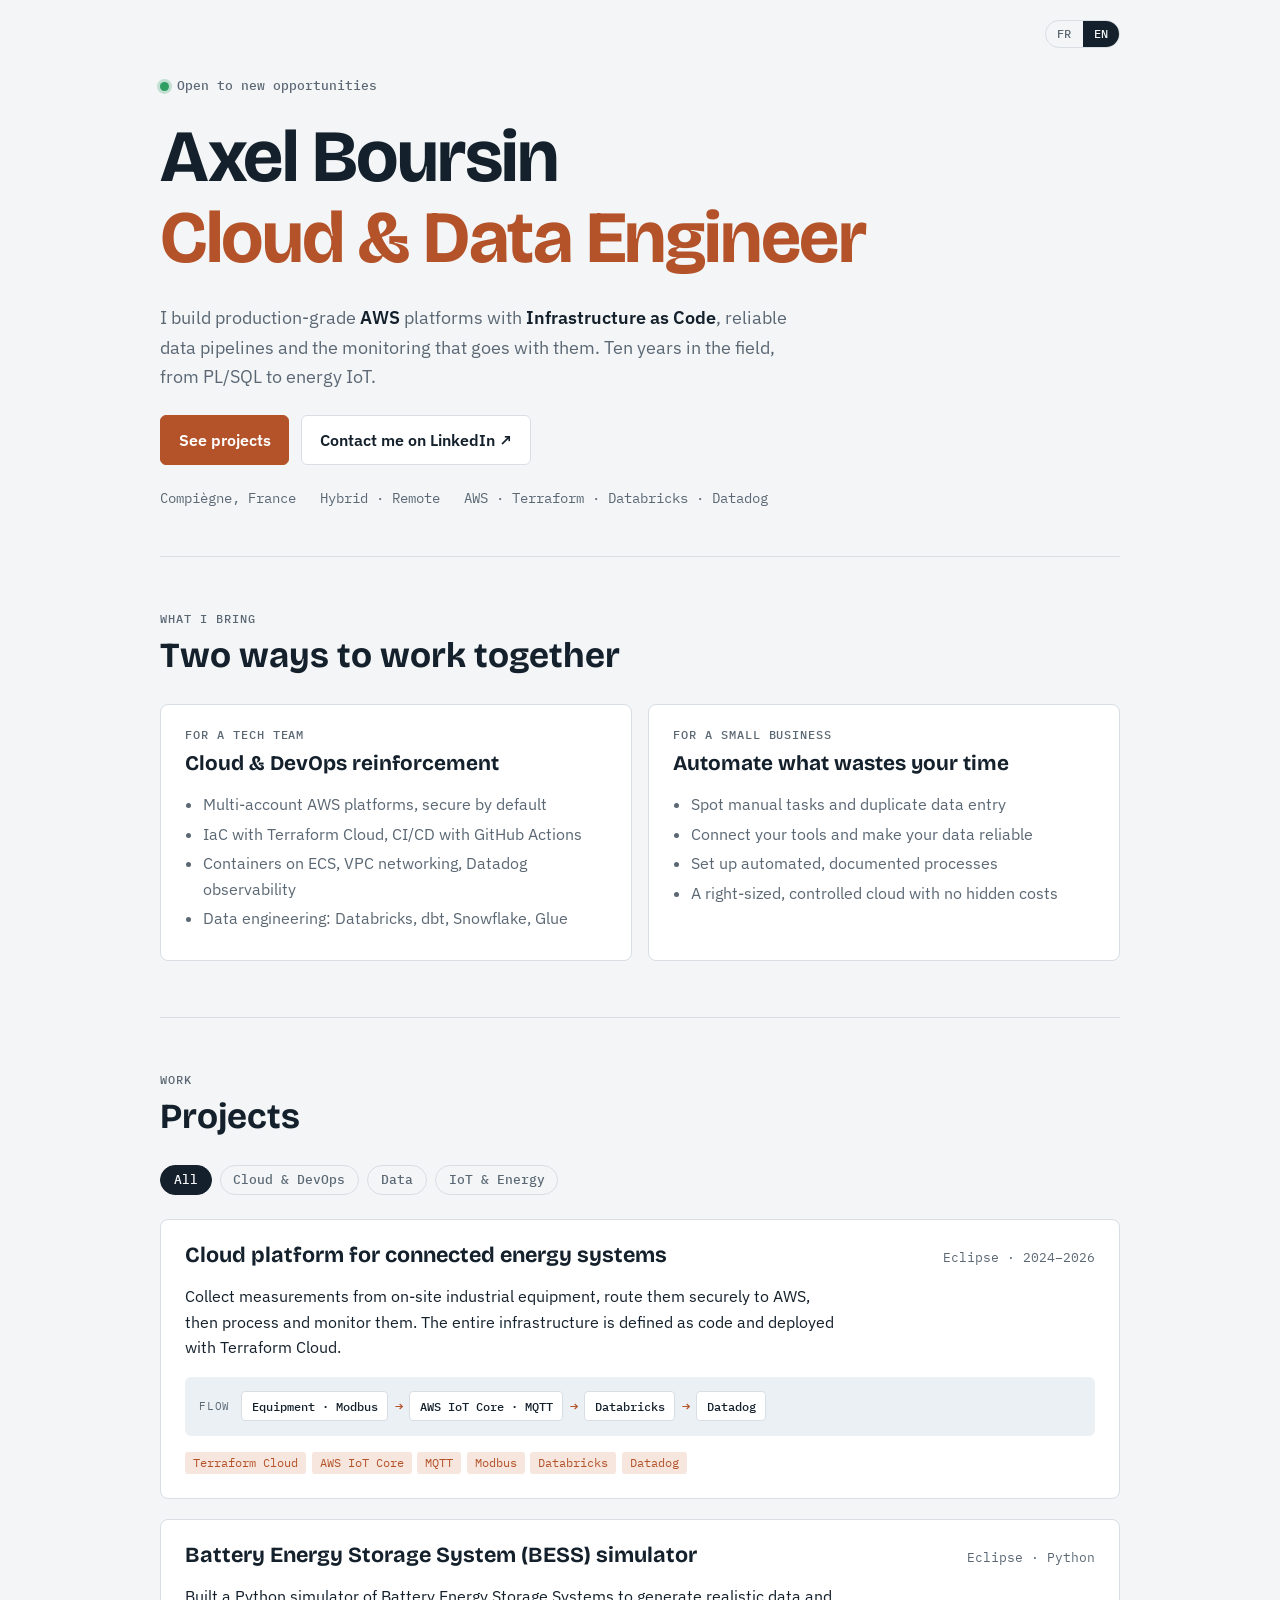
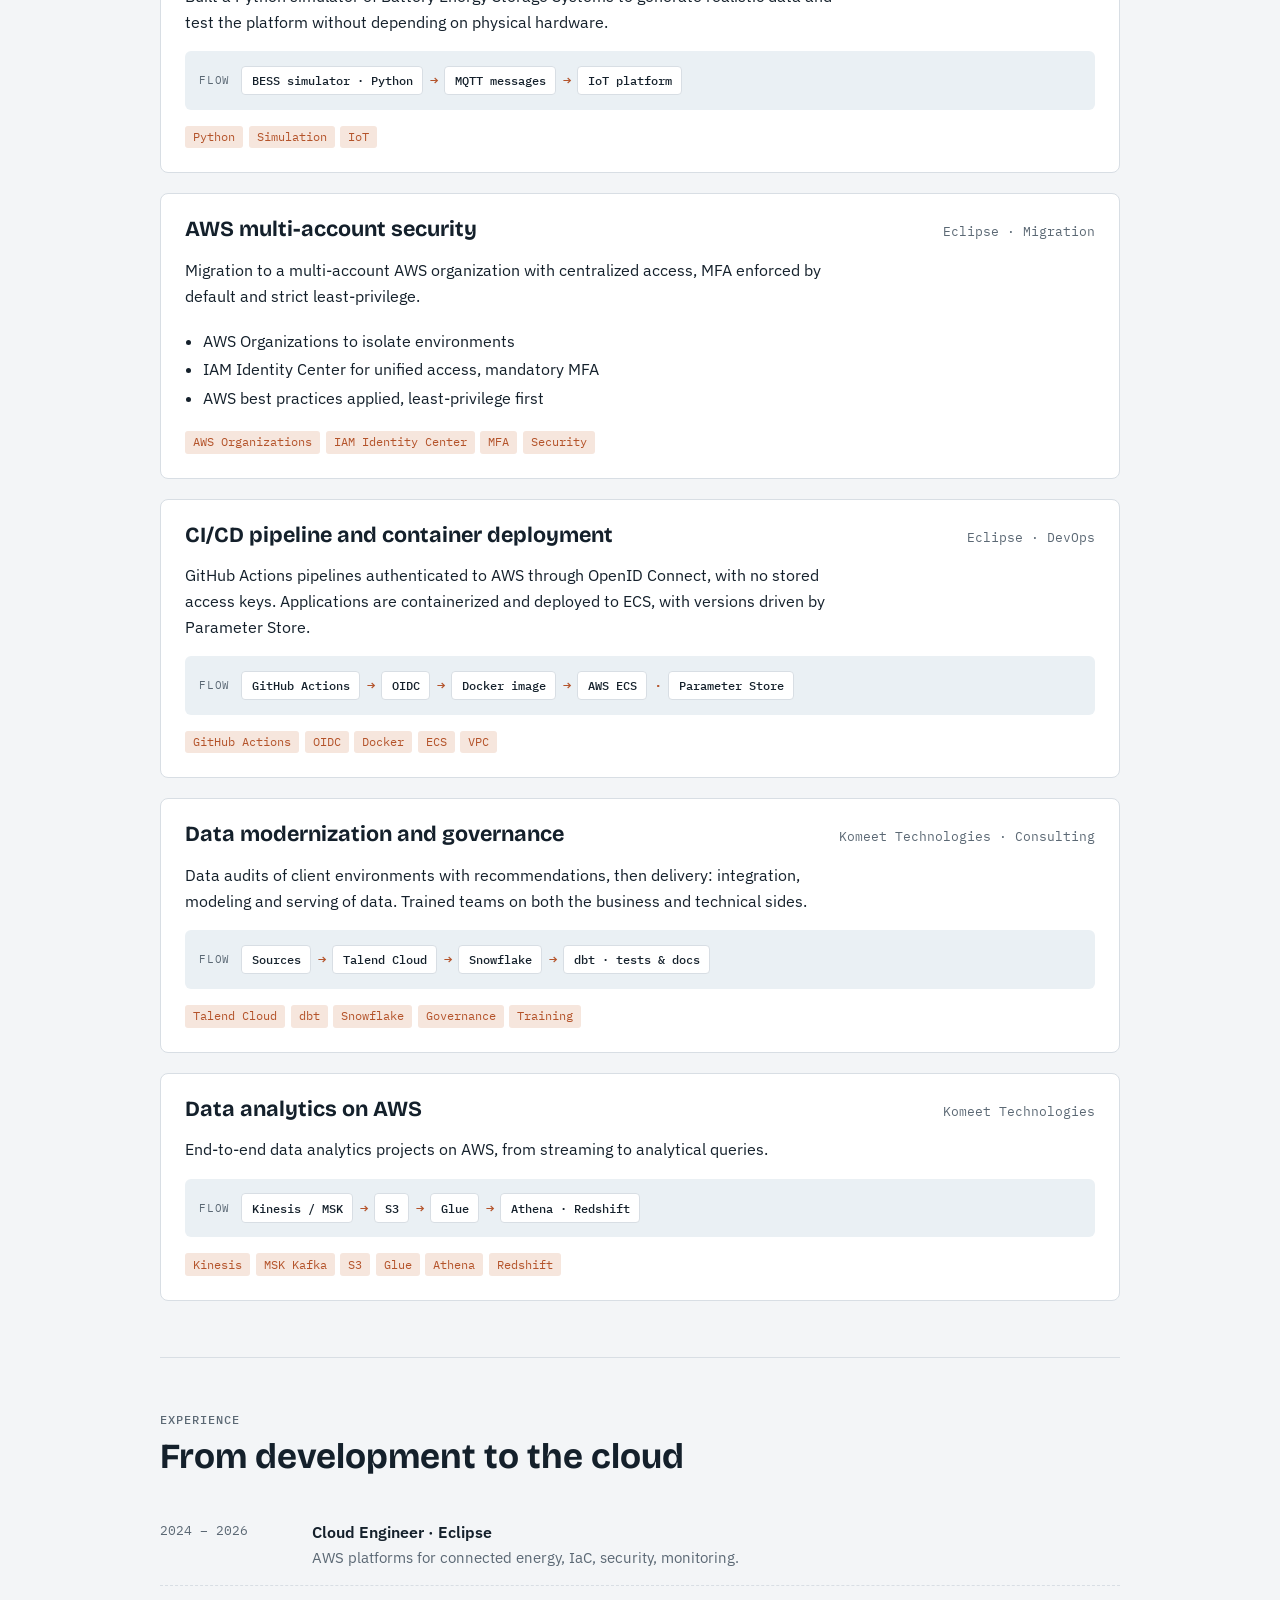
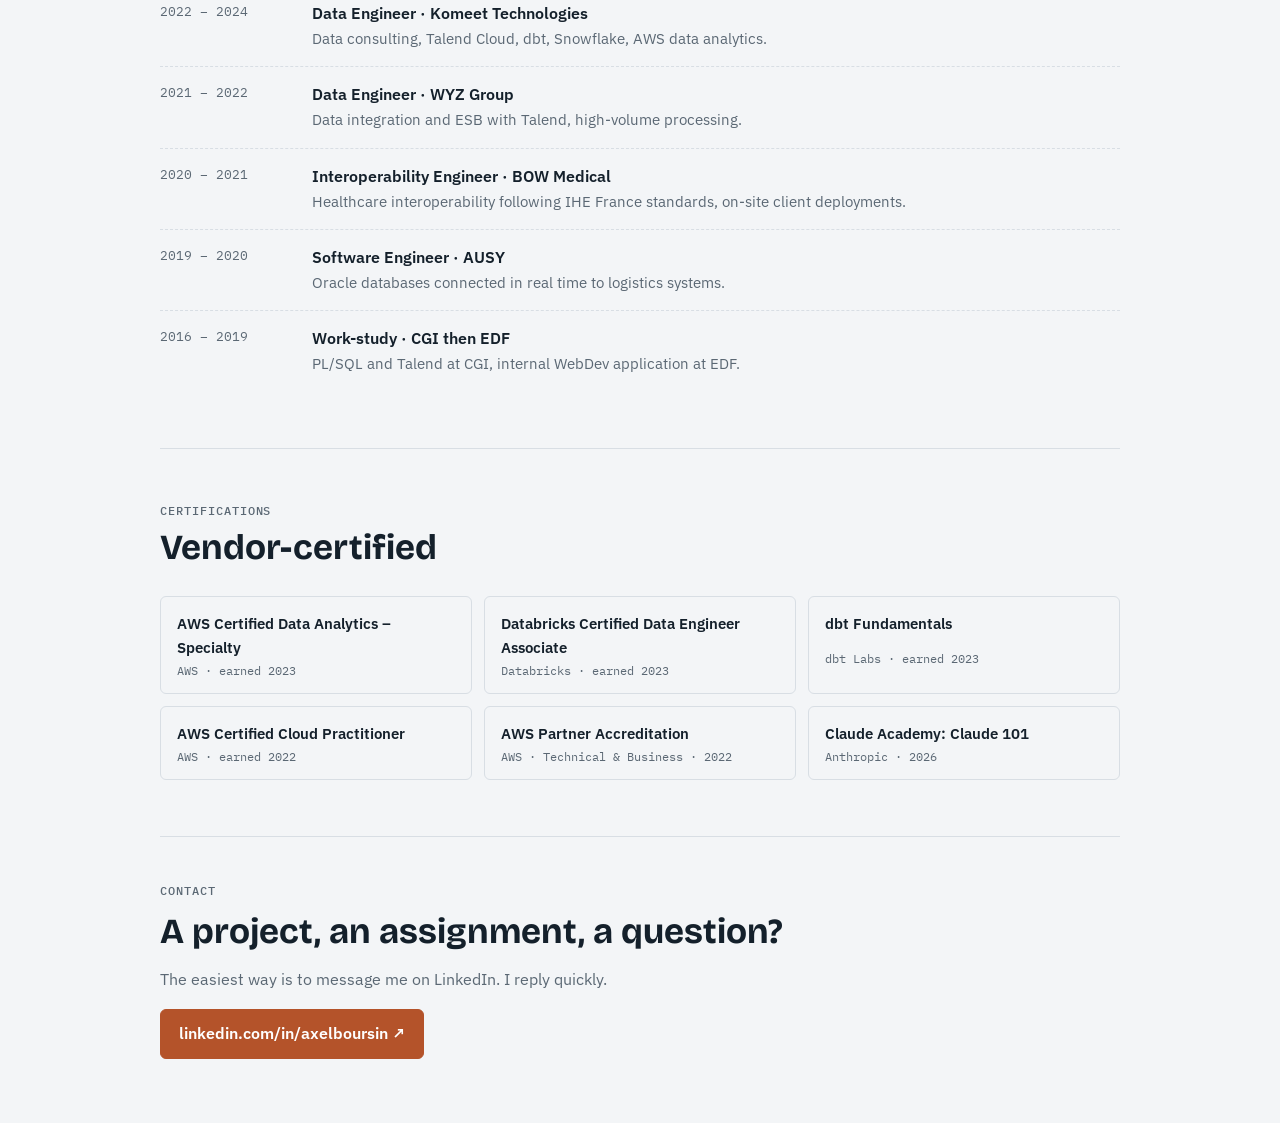
==== en/index.html @ 95f9de92 "feat: add english version and switch select FR/EN at the top" ====
<!doctype html>
<html lang="en">
<head>
<meta charset="utf-8">
<meta name="viewport" content="width=device-width, initial-scale=1, viewport-fit=cover">
<title>Axel Boursin, Cloud &amp; Data</title>
<meta name="description" content="Axel Boursin, Cloud & Data Engineer: AWS platforms built with Infrastructure as Code, data pipelines, energy IoT. Projects, experience and certifications.">
<meta property="og:type" content="website">
<meta property="og:title" content="Axel Boursin, Cloud &amp; Data Engineer">
<meta property="og:description" content="Axel Boursin, Cloud & Data Engineer: AWS platforms built with Infrastructure as Code, data pipelines, energy IoT. Projects, experience and certifications.">
<meta property="og:locale" content="en_US">
<meta property="og:locale:alternate" content="fr_FR">
<meta name="twitter:card" content="summary">
<link rel="canonical" href="https://axelboursin.github.io/en/">
<link rel="alternate" hreflang="fr" href="https://axelboursin.github.io/">
<link rel="alternate" hreflang="en" href="https://axelboursin.github.io/en/">
<link rel="alternate" hreflang="x-default" href="https://axelboursin.github.io/">
<style>
:root{color-scheme:light}
body{margin:0}
img{max-width:100%}
[hidden]{display:none!important}
</style>
<link rel="preconnect" href="https://fonts.googleapis.com">
<link rel="preconnect" href="https://fonts.gstatic.com" crossorigin>
<link rel="stylesheet" href="https://fonts.googleapis.com/css2?family=Bricolage+Grotesque:opsz,wght@12..96,500;12..96,700&family=IBM+Plex+Sans:wght@400;500;600&family=IBM+Plex+Mono:wght@400;500&display=swap">
<link rel="stylesheet" href="/assets/site.css">
</head>
<body>
<div class="wrap">
<nav class="topbar" aria-label="Language">
  <div class="lang"><a href="/" hreflang="fr" lang="fr" title="Version française">FR</a><span aria-current="page" lang="en">EN</span></div>
</nav>
<header>
  <span class="status"><i></i>Open to new opportunities</span>
  <h1>Axel Boursin<br><span>Cloud &amp; Data Engineer</span></h1>
  <p class="lede">I build production-grade <strong>AWS</strong> platforms with <strong>Infrastructure as Code</strong>, reliable data pipelines and the monitoring that goes with them. Ten years in the field, from PL/SQL to energy IoT.</p>
  <div class="cta">
    <a class="btn primary" href="#projects">See projects</a>
    <a class="btn" href="https://www.linkedin.com/in/axelboursin/" target="_blank" rel="noopener">Contact me on LinkedIn ↗</a>
  </div>
  <ul class="facts">
    <li>Compiègne, France</li>
    <li>Hybrid · Remote</li>
    <li>AWS · Terraform · Databricks · Datadog</li>
  </ul>
</header>

<section id="offer">
  <span class="eyebrow">What I bring</span>
  <h2>Two ways to work together</h2>
  <div class="duo">
    <article>
      <span class="eyebrow">For a tech team</span>
      <h3>Cloud &amp; DevOps reinforcement</h3>
      <ul>
        <li>Multi-account AWS platforms, secure by default</li>
        <li>IaC with Terraform Cloud, CI/CD with GitHub Actions</li>
        <li>Containers on ECS, VPC networking, Datadog observability</li>
        <li>Data engineering: Databricks, dbt, Snowflake, Glue</li>
      </ul>
    </article>
    <article>
      <span class="eyebrow">For a small business</span>
      <h3>Automate what wastes your time</h3>
      <ul>
        <li>Spot manual tasks and duplicate data entry</li>
        <li>Connect your tools and make your data reliable</li>
        <li>Set up automated, documented processes</li>
        <li>A right-sized, controlled cloud with no hidden costs</li>
      </ul>
    </article>
  </div>
</section>

<section id="projects">
  <span class="eyebrow">Work</span>
  <h2>Projects</h2>
  <div class="filters" role="group" aria-label="Filter projects">
    <button type="button" id="f-all" data-f="all" aria-pressed="true">All</button>
    <button type="button" id="f-cloud" data-f="cloud" aria-pressed="false">Cloud &amp; DevOps</button>
    <button type="button" id="f-data" data-f="data" aria-pressed="false">Data</button>
    <button type="button" id="f-iot" data-f="iot" aria-pressed="false">IoT &amp; Energy</button>
  </div>

  <div class="projects">
    <article class="proj" data-cat="iot cloud">
      <div class="proj-head"><h3>Cloud platform for connected energy systems</h3><span class="ctx">Eclipse · 2024–2026</span></div>
      <p>Collect measurements from on-site industrial equipment, route them securely to AWS, then process and monitor them. The entire infrastructure is defined as code and deployed with Terraform Cloud.</p>
      <div class="flow" aria-label="Data flow">
        <em>flow</em><span>Equipment · Modbus</span><b>→</b><span>AWS IoT Core · MQTT</span><b>→</b><span>Databricks</span><b>→</b><span>Datadog</span>
      </div>
      <div class="tags"><span>Terraform Cloud</span><span>AWS IoT Core</span><span>MQTT</span><span>Modbus</span><span>Databricks</span><span>Datadog</span></div>
    </article>

    <article class="proj" data-cat="iot">
      <div class="proj-head"><h3>Battery Energy Storage System (BESS) simulator</h3><span class="ctx">Eclipse · Python</span></div>
      <p>Built a Python simulator of Battery Energy Storage Systems to generate realistic data and test the platform without depending on physical hardware.</p>
      <div class="flow"><em>flow</em><span>BESS simulator · Python</span><b>→</b><span>MQTT messages</span><b>→</b><span>IoT platform</span></div>
      <div class="tags"><span>Python</span><span>Simulation</span><span>IoT</span></div>
    </article>

    <article class="proj" data-cat="cloud">
      <div class="proj-head"><h3>AWS multi-account security</h3><span class="ctx">Eclipse · Migration</span></div>
      <p>Migration to a multi-account AWS organization with centralized access, MFA enforced by default and strict least-privilege.</p>
      <ul class="points">
        <li>AWS Organizations to isolate environments</li>
        <li>IAM Identity Center for unified access, mandatory MFA</li>
        <li>AWS best practices applied, least-privilege first</li>
      </ul>
      <div class="tags"><span>AWS Organizations</span><span>IAM Identity Center</span><span>MFA</span><span>Security</span></div>
    </article>

    <article class="proj" data-cat="cloud">
      <div class="proj-head"><h3>CI/CD pipeline and container deployment</h3><span class="ctx">Eclipse · DevOps</span></div>
      <p>GitHub Actions pipelines authenticated to AWS through OpenID Connect, with no stored access keys. Applications are containerized and deployed to ECS, with versions driven by Parameter Store.</p>
      <div class="flow"><em>flow</em><span>GitHub Actions</span><b>→</b><span>OIDC</span><b>→</b><span>Docker image</span><b>→</b><span>AWS ECS</span><b>·</b><span>Parameter Store</span></div>
      <div class="tags"><span>GitHub Actions</span><span>OIDC</span><span>Docker</span><span>ECS</span><span>VPC</span></div>
    </article>

    <article class="proj" data-cat="data">
      <div class="proj-head"><h3>Data modernization and governance</h3><span class="ctx">Komeet Technologies · Consulting</span></div>
      <p>Data audits of client environments with recommendations, then delivery: integration, modeling and serving of data. Trained teams on both the business and technical sides.</p>
      <div class="flow"><em>flow</em><span>Sources</span><b>→</b><span>Talend Cloud</span><b>→</b><span>Snowflake</span><b>→</b><span>dbt · tests &amp; docs</span></div>
      <div class="tags"><span>Talend Cloud</span><span>dbt</span><span>Snowflake</span><span>Governance</span><span>Training</span></div>
    </article>

    <article class="proj" data-cat="data cloud">
      <div class="proj-head"><h3>Data analytics on AWS</h3><span class="ctx">Komeet Technologies</span></div>
      <p>End-to-end data analytics projects on AWS, from streaming to analytical queries.</p>
      <div class="flow"><em>flow</em><span>Kinesis / MSK</span><b>→</b><span>S3</span><b>→</b><span>Glue</span><b>→</b><span>Athena · Redshift</span></div>
      <div class="tags"><span>Kinesis</span><span>MSK Kafka</span><span>S3</span><span>Glue</span><span>Athena</span><span>Redshift</span></div>
    </article>
  </div>
</section>

<section id="experience">
  <span class="eyebrow">Experience</span>
  <h2>From development to the cloud</h2>
  <ol class="tl" reversed>
    <li><time>2024 – 2026</time><div><h3>Cloud Engineer · Eclipse</h3><p>AWS platforms for connected energy, IaC, security, monitoring.</p></div></li>
    <li><time>2022 – 2024</time><div><h3>Data Engineer · Komeet Technologies</h3><p>Data consulting, Talend Cloud, dbt, Snowflake, AWS data analytics.</p></div></li>
    <li><time>2021 – 2022</time><div><h3>Data Engineer · WYZ Group</h3><p>Data integration and ESB with Talend, high-volume processing.</p></div></li>
    <li><time>2020 – 2021</time><div><h3>Interoperability Engineer · BOW Medical</h3><p>Healthcare interoperability following IHE France standards, on-site client deployments.</p></div></li>
    <li><time>2019 – 2020</time><div><h3>Software Engineer · AUSY</h3><p>Oracle databases connected in real time to logistics systems.</p></div></li>
    <li><time>2016 – 2019</time><div><h3>Work-study · CGI then EDF</h3><p>PL/SQL and Talend at CGI, internal WebDev application at EDF.</p></div></li>
  </ol>
</section>

<section id="certifications">
  <span class="eyebrow">Certifications</span>
  <h2>Vendor-certified</h2>
  <div class="certs">
    <div class="cert"><strong>AWS Certified Data Analytics – Specialty</strong><span>AWS · earned 2023</span></div>
    <div class="cert"><strong>Databricks Certified Data Engineer Associate</strong><span>Databricks · earned 2023</span></div>
    <div class="cert"><strong>dbt Fundamentals</strong><span>dbt Labs · earned 2023</span></div>
    <div class="cert"><strong>AWS Certified Cloud Practitioner</strong><span>AWS · earned 2022</span></div>
    <div class="cert"><strong>AWS Partner Accreditation</strong><span>AWS · Technical &amp; Business · 2022</span></div>
    <div class="cert"><strong>Claude Academy: Claude 101</strong><span>Anthropic · 2026</span></div>
  </div>
</section>

<footer id="contact">
  <span class="eyebrow">Contact</span>
  <h2>A project, an assignment, a question?</h2>
  <p>The easiest way is to message me on LinkedIn. I reply quickly.</p>
  <div class="cta"><a class="btn primary" href="https://www.linkedin.com/in/axelboursin/" target="_blank" rel="noopener">linkedin.com/in/axelboursin ↗</a></div>
</footer>
</div>
<script src="/assets/filters.js"></script>
</body>
</html>
---- assets/site.css ----
/* Layout: single reading column; projects as "system cards", each with its real data flow drawn as a pipeline of nodes */
:root{
  --bg:#F3F5F7; --surface:#FFFFFF; --ink:#14202B; --muted:#5B6874; --line:#D8DEE4;
  --copper:#B4532A; --copper-soft:#F6E6DD; --node:#EAF0F4;
  --f-display:"Bricolage Grotesque", "Helvetica Neue", Arial, sans-serif;
  --f-body:"IBM Plex Sans", "Segoe UI", Roboto, Arial, sans-serif;
  --f-mono:"IBM Plex Mono", ui-monospace, Menlo, Consolas, monospace;
}
@media (prefers-color-scheme: dark){:root:not([data-theme="light"]){
  --bg:#0E151C; --surface:#151F28; --ink:#E6ECF1; --muted:#93A1AD; --line:#26333F;
  --copper:#E58A5C; --copper-soft:#3A2419; --node:#1C2833; color-scheme:dark}}
:root[data-theme="dark"]{
  --bg:#0E151C; --surface:#151F28; --ink:#E6ECF1; --muted:#93A1AD; --line:#26333F;
  --copper:#E58A5C; --copper-soft:#3A2419; --node:#1C2833; color-scheme:dark}

*{box-sizing:border-box}
body{background:var(--bg);color:var(--ink);font:400 1rem/1.6 var(--f-body);
  padding-left:max(16px, env(safe-area-inset-left, 0px));padding-right:max(16px, env(safe-area-inset-right, 0px))}
.wrap{max-width:60rem;margin:0 auto}
a{color:var(--copper)}
a:focus-visible,button:focus-visible{outline:2px solid var(--copper);outline-offset:3px;border-radius:4px}
h1,h2,h3{font-family:var(--f-display);text-wrap:balance;margin:0;line-height:1.1}
.eyebrow{font:500 .75rem/1 var(--f-mono);letter-spacing:.08em;text-transform:uppercase;color:var(--muted)}
section{padding-block:3.5rem;border-top:1px solid var(--line)}
section > .eyebrow{display:block;margin-bottom:.75rem}
section > h2{font-size:clamp(1.6rem,3.5vw,2.2rem);margin-bottom:1.75rem;font-weight:700}

/* Hero */
header{padding-block:4rem 3rem;display:grid;gap:1.5rem}
.status{display:inline-flex;align-items:center;gap:.5rem;font:500 .8rem/1 var(--f-mono);color:var(--muted)}
.status i{width:.55rem;height:.55rem;border-radius:50%;background:#2E9E63;box-shadow:0 0 0 3px color-mix(in srgb,#2E9E63 25%,transparent)}
header h1{font-size:clamp(2.6rem,7vw,4.6rem);font-weight:700;letter-spacing:-.02em}
header h1 span{color:var(--copper)}
.lede{font-size:1.15rem;max-width:40rem;color:var(--muted);margin:0}
.lede strong{color:var(--ink);font-weight:600}
.cta{display:flex;flex-wrap:wrap;gap:.75rem}
.btn{display:inline-flex;align-items:center;gap:.4rem;padding:.7rem 1.1rem;border-radius:6px;font-weight:600;text-decoration:none;border:1px solid var(--line);color:var(--ink);background:var(--surface)}
.btn.primary{background:var(--copper);border-color:var(--copper);color:#fff}
:root[data-theme="dark"] .btn.primary{color:#1A0F0A}
@media (prefers-color-scheme: dark){:root:not([data-theme="light"]) .btn.primary{color:#1A0F0A}}
.facts{display:flex;flex-wrap:wrap;gap:.5rem 1.5rem;font:400 .85rem/1.4 var(--f-mono);color:var(--muted);margin:0;padding:0;list-style:none}

/* Two audiences */
.duo{display:grid;grid-template-columns:repeat(auto-fit,minmax(16rem,1fr));gap:1rem}
.duo article{background:var(--surface);border:1px solid var(--line);border-radius:8px;padding:1.5rem;display:grid;gap:.75rem;align-content:start;min-width:0}
.duo h3{font-size:1.3rem}
.duo ul{margin:0;padding-left:1.1rem;color:var(--muted)}
.duo li{margin-block:.25rem}

/* Projects */
.filters{display:flex;flex-wrap:wrap;gap:.5rem;margin-bottom:1.5rem}
.filters button{font:500 .8rem/1 var(--f-mono);padding:.5rem .8rem;border-radius:99px;border:1px solid var(--line);background:transparent;color:var(--muted);cursor:pointer}
.filters button[aria-pressed="true"]{background:var(--ink);color:var(--bg);border-color:var(--ink)}
.projects{display:grid;gap:1.25rem}
.proj{background:var(--surface);border:1px solid var(--line);border-radius:8px;padding:1.5rem;display:grid;gap:1rem;min-width:0}
.proj-head{display:flex;flex-wrap:wrap;justify-content:space-between;gap:.5rem 1rem;align-items:baseline}
.proj h3{font-size:1.35rem;font-weight:700}
.ctx{font:400 .8rem/1.3 var(--f-mono);color:var(--muted)}
.proj p{margin:0;max-width:65ch}
.flow{display:flex;flex-wrap:wrap;align-items:center;gap:.4rem;padding:.9rem;border-radius:6px;background:var(--node);overflow-x:auto}
.flow span{font:500 .78rem/1.2 var(--f-mono);padding:.4rem .6rem;border-radius:4px;background:var(--surface);border:1px solid var(--line);white-space:nowrap}
.flow b{color:var(--copper);font:500 .9rem/1 var(--f-mono)}
.flow em{font:400 .7rem/1 var(--f-mono);font-style:normal;color:var(--muted);text-transform:uppercase;letter-spacing:.06em;margin-right:.3rem}
.points{margin:0;padding-left:1.1rem}
.points li{margin-block:.2rem}
.tags{display:flex;flex-wrap:wrap;gap:.35rem}
.tags span{font:400 .72rem/1 var(--f-mono);padding:.35rem .5rem;border-radius:3px;background:var(--copper-soft);color:var(--copper)}

/* Timeline */
.tl{list-style:none;margin:0;padding:0;display:grid;gap:0}
.tl li{display:grid;grid-template-columns:8.5rem 1fr;gap:1rem;padding-block:1rem;border-bottom:1px dashed var(--line)}
.tl li:last-child{border-bottom:0}
.tl time{font:400 .8rem/1.5 var(--f-mono);color:var(--muted);font-variant-numeric:tabular-nums}
.tl h3{font:600 1rem/1.4 var(--f-body)}
.tl p{margin:.15rem 0 0;color:var(--muted);font-size:.92rem}
@media (max-width:540px){.tl li{grid-template-columns:1fr;gap:.25rem}}

/* Certifications */
.certs{display:grid;grid-template-columns:repeat(auto-fill,minmax(15rem,1fr));gap:.75rem}
.cert{border:1px solid var(--line);border-radius:6px;padding:.9rem 1rem;display:grid;gap:.2rem;min-width:0}
.cert strong{font-weight:600;font-size:.95rem}
.cert span{font:400 .75rem/1.3 var(--f-mono);color:var(--muted)}

footer{padding-block:3rem 4rem;border-top:1px solid var(--line);display:grid;gap:1rem}
footer h2{font-size:clamp(1.6rem,3.5vw,2.2rem)}
footer p{margin:0;color:var(--muted);max-width:40rem}
@media (prefers-reduced-motion:no-preference){.proj{transition:opacity .2s}}

/* Language switch */
.topbar{display:flex;justify-content:flex-end;padding-top:1.25rem}
.lang{display:inline-flex;border:1px solid var(--line);border-radius:99px;overflow:hidden;font:500 .75rem/1 var(--f-mono)}
.lang a,.lang span{padding:.45rem .7rem;text-decoration:none;color:var(--muted)}
.lang [aria-current]{background:var(--ink);color:var(--bg)}
.lang a:hover{color:var(--ink)}
header{padding-top:2rem}
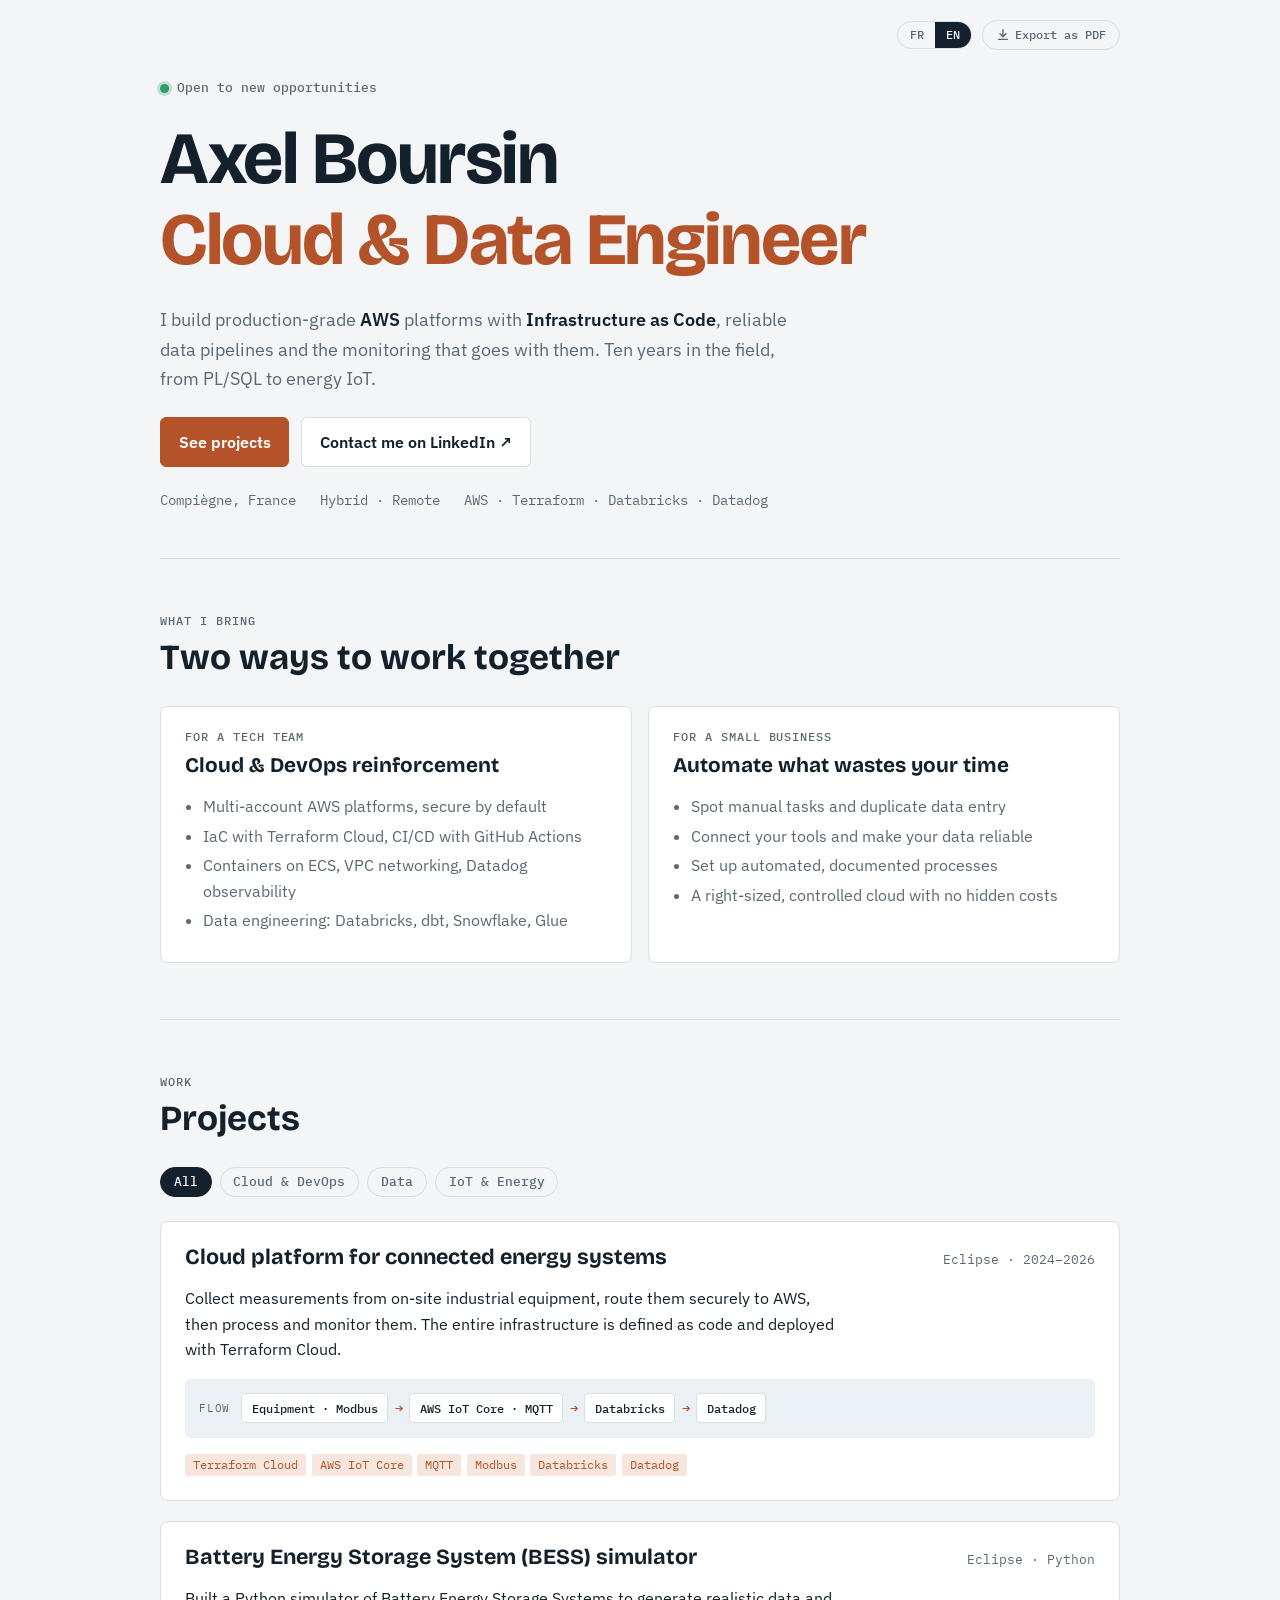
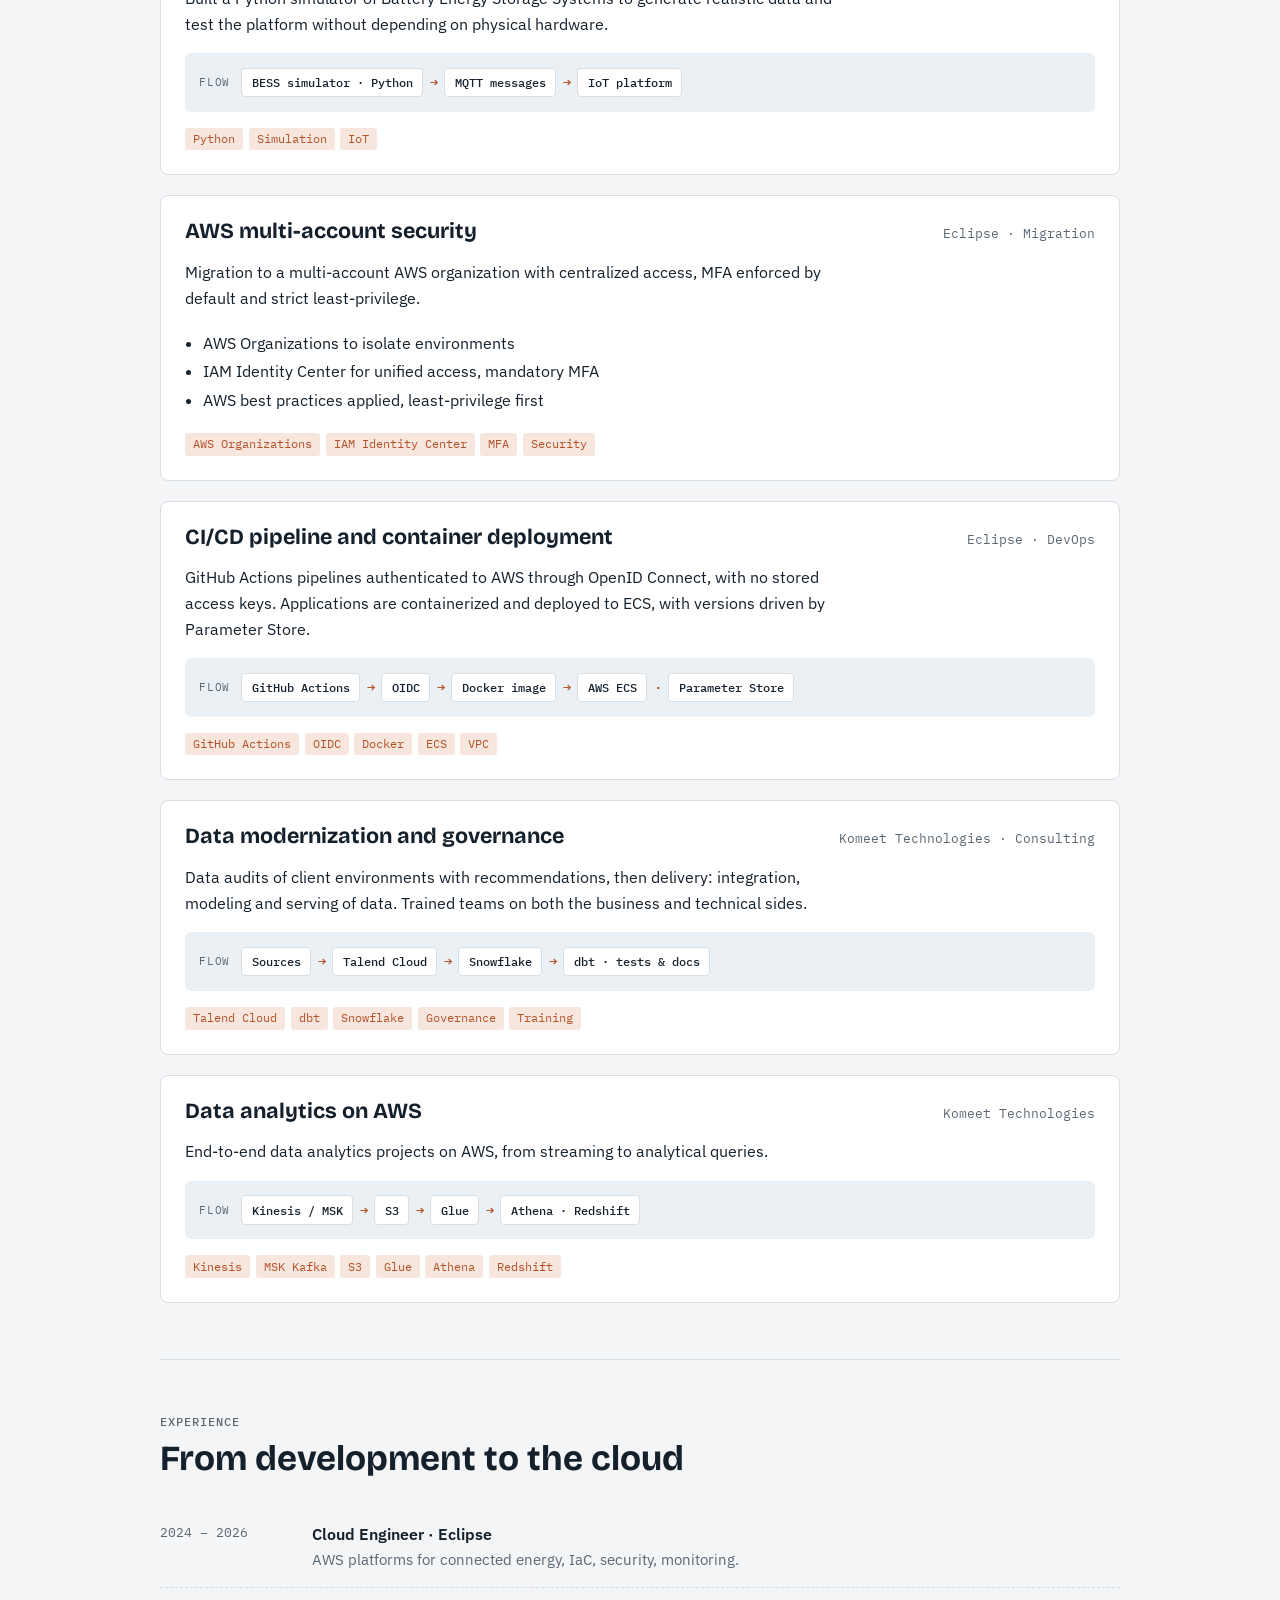
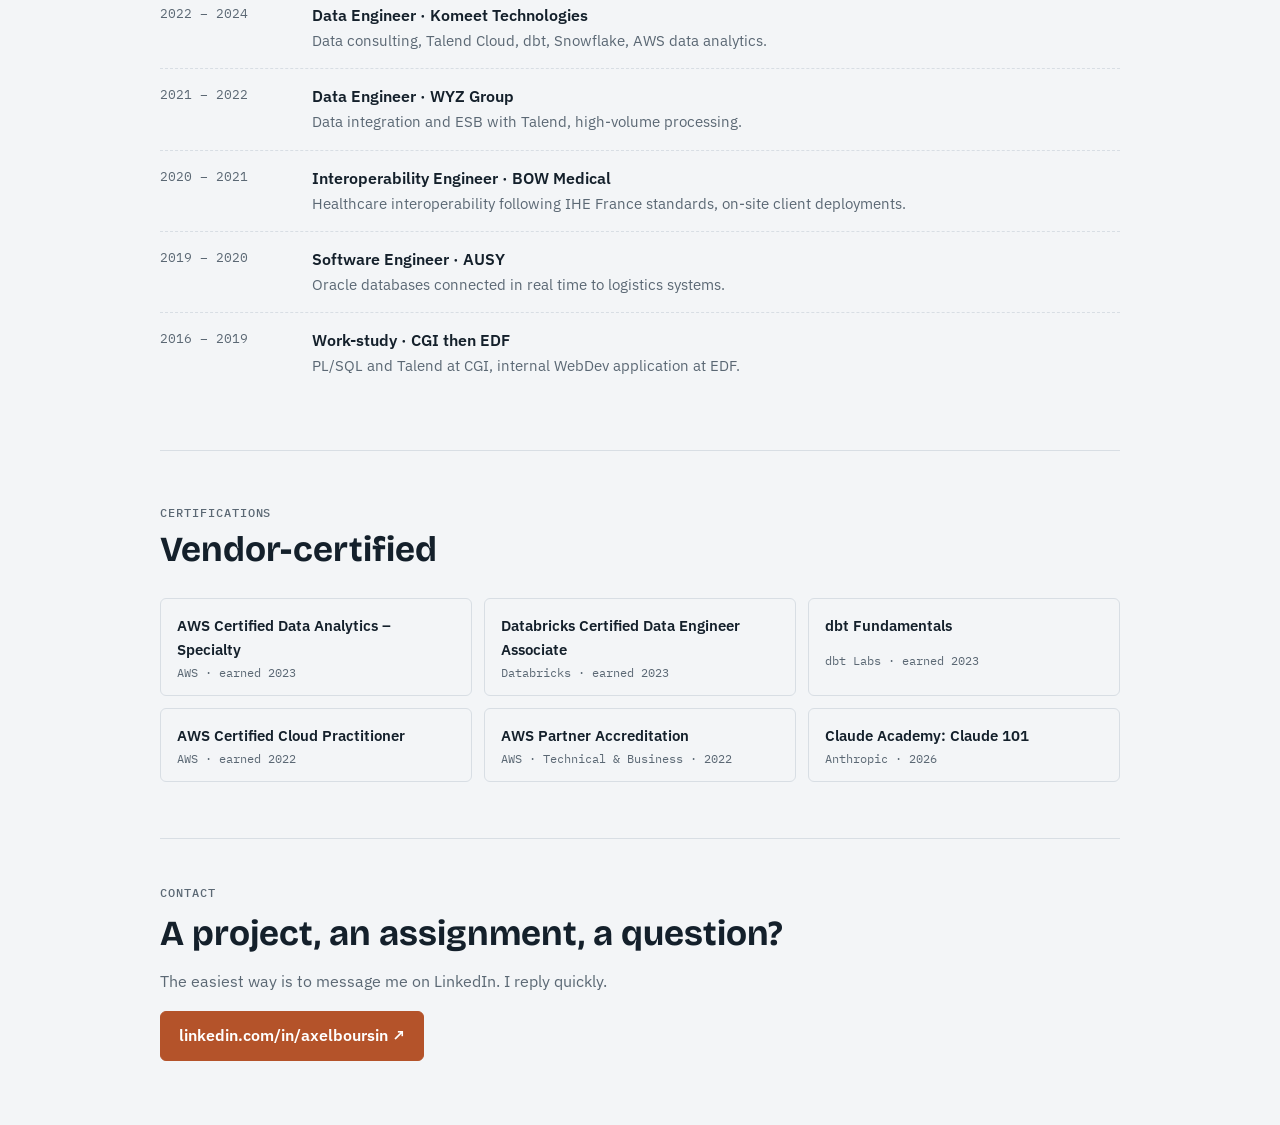
==== commit 56597a0b: "feat(pdf): add export button" ====
--- a/en/index.html
+++ b/en/index.html
@@ -30,8 +30,10 @@
 <div class="wrap">
 <nav class="topbar" aria-label="Language">
   <div class="lang"><a href="/" hreflang="fr" lang="fr" title="Version française">FR</a><span aria-current="page" lang="en">EN</span></div>
+  <button type="button" class="pdf-btn" data-file="Axel-Boursin-Cloud-Data-Engineer-EN"><svg viewBox="0 0 16 16" width="14" height="14" aria-hidden="true"><path d="M8 2v8m0 0 3.5-3.5M8 10 4.5 6.5M3 13h10" fill="none" stroke="currentColor" stroke-width="1.6" stroke-linecap="round" stroke-linejoin="round"/></svg>Export as PDF</button>
 </nav>
 <header>
+  <p class="print-only print-contact">axelboursin.github.io · linkedin.com/in/axelboursin</p>
   <span class="status"><i></i>Open to new opportunities</span>
   <h1>Axel Boursin<br><span>Cloud &amp; Data Engineer</span></h1>
   <p class="lede">I build production-grade <strong>AWS</strong> platforms with <strong>Infrastructure as Code</strong>, reliable data pipelines and the monitoring that goes with them. Ten years in the field, from PL/SQL to energy IoT.</p>
@@ -167,6 +169,6 @@
   <div class="cta"><a class="btn primary" href="https://www.linkedin.com/in/axelboursin/" target="_blank" rel="noopener">linkedin.com/in/axelboursin ↗</a></div>
 </footer>
 </div>
-<script src="/assets/filters.js"></script>
+<script src="/assets/site.js"></script>
 </body>
 </html>
--- a/assets/site.css
+++ b/assets/site.css
@@ -93,3 +93,49 @@
 .lang [aria-current]{background:var(--ink);color:var(--bg)}
 .lang a:hover{color:var(--ink)}
 header{padding-top:2rem}
+.topbar{gap:.6rem;align-items:center}
+.pdf-btn{display:inline-flex;align-items:center;gap:.35rem;font:500 .75rem/1 var(--f-mono);padding:.45rem .8rem;border-radius:99px;border:1px solid var(--line);background:transparent;color:var(--muted);cursor:pointer}
+.pdf-btn:hover{color:var(--ink);border-color:var(--ink)}
+.print-only{display:none}
+
+/* PDF export: A4, light theme, everything visible, no interactive chrome */
+@media print{
+  @page{size:A4;margin:14mm 15mm 16mm}
+  :root{
+    --bg:#fff!important; --surface:#fff!important; --ink:#14202B!important; --muted:#4A5763!important; --line:#D3D9DF!important;
+    --copper:#A9471F!important; --copper-soft:#F6E6DD!important; --node:#F1F4F7!important; color-scheme:light!important}
+  *{-webkit-print-color-adjust:exact;print-color-adjust:exact;transition:none!important}
+  html{font-size:9.5pt}
+  body{padding:0;background:#fff;line-height:1.45;orphans:3;widows:3}
+  .wrap{max-width:none}
+  .topbar,.filters,header .cta{display:none!important}
+  .print-only{display:block}
+  .proj[hidden]{display:grid!important}
+  a{color:var(--ink);text-decoration:none}
+
+  header{padding:0 0 1.25rem;gap:.7rem}
+  .print-contact{margin:0;font:500 .8rem/1 var(--f-mono);color:var(--muted)}
+  header h1{font-size:2.6rem}
+  .lede{font-size:1.05rem;max-width:none}
+  .status i{box-shadow:none}
+
+  section{padding-block:1.4rem}
+  section > .eyebrow{margin-bottom:.4rem}
+  section > h2,footer h2{font-size:1.45rem;margin-bottom:.9rem}
+  h2,h3,.eyebrow{break-after:avoid}
+
+  .duo{grid-template-columns:1fr 1fr;gap:.7rem}
+  .duo article,.proj{padding:.9rem 1rem;gap:.55rem;break-inside:avoid}
+  .projects{gap:.7rem}
+  .proj h3{font-size:1.1rem}
+  .proj p{max-width:none}
+  .flow{padding:.5rem;overflow:visible}
+  .flow span{padding:.25rem .45rem}
+
+  .tl li{grid-template-columns:7rem 1fr;padding-block:.55rem;break-inside:avoid}
+  .certs{grid-template-columns:repeat(3,1fr);gap:.5rem}
+  .cert{padding:.6rem .7rem;break-inside:avoid}
+
+  footer{padding-block:1.4rem 0;gap:.5rem;break-inside:avoid}
+  footer .btn{padding:0;border:0;background:none!important;color:var(--copper)!important;font:500 1rem/1.3 var(--f-mono)}
+}
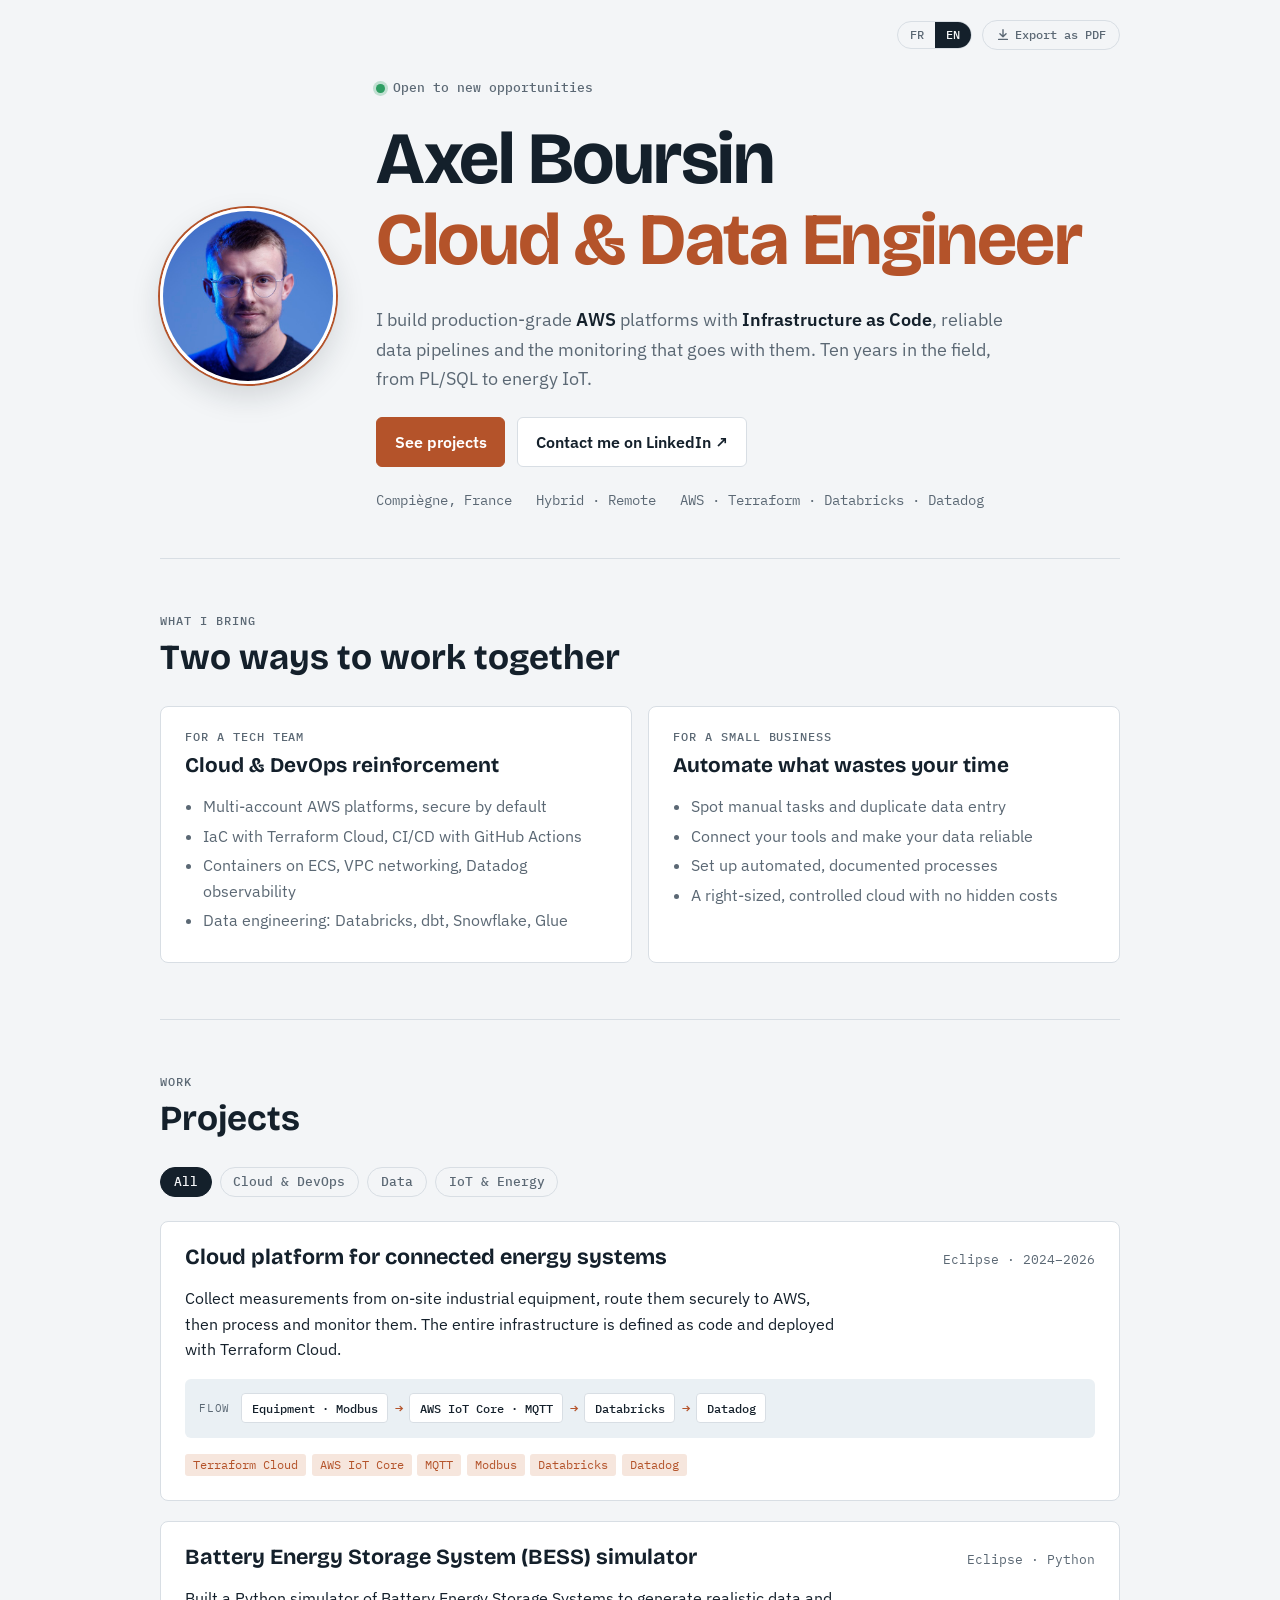
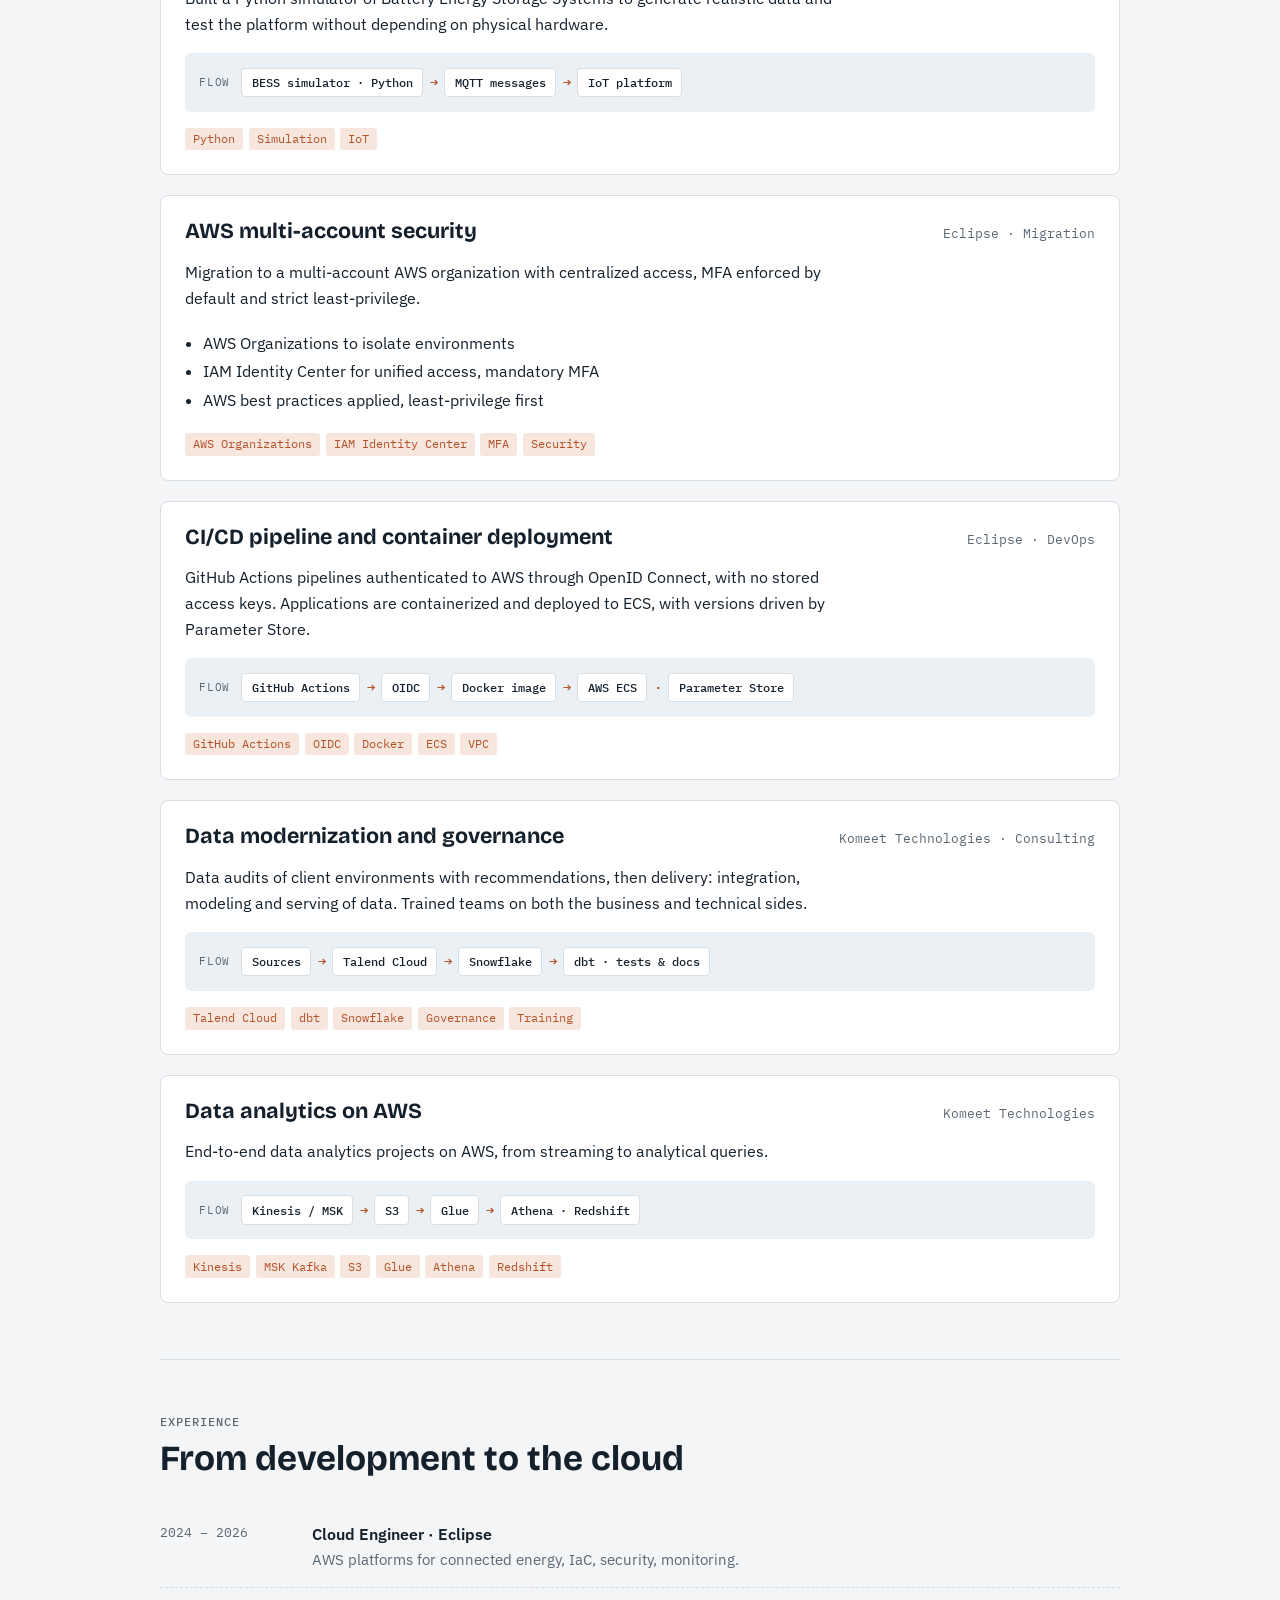
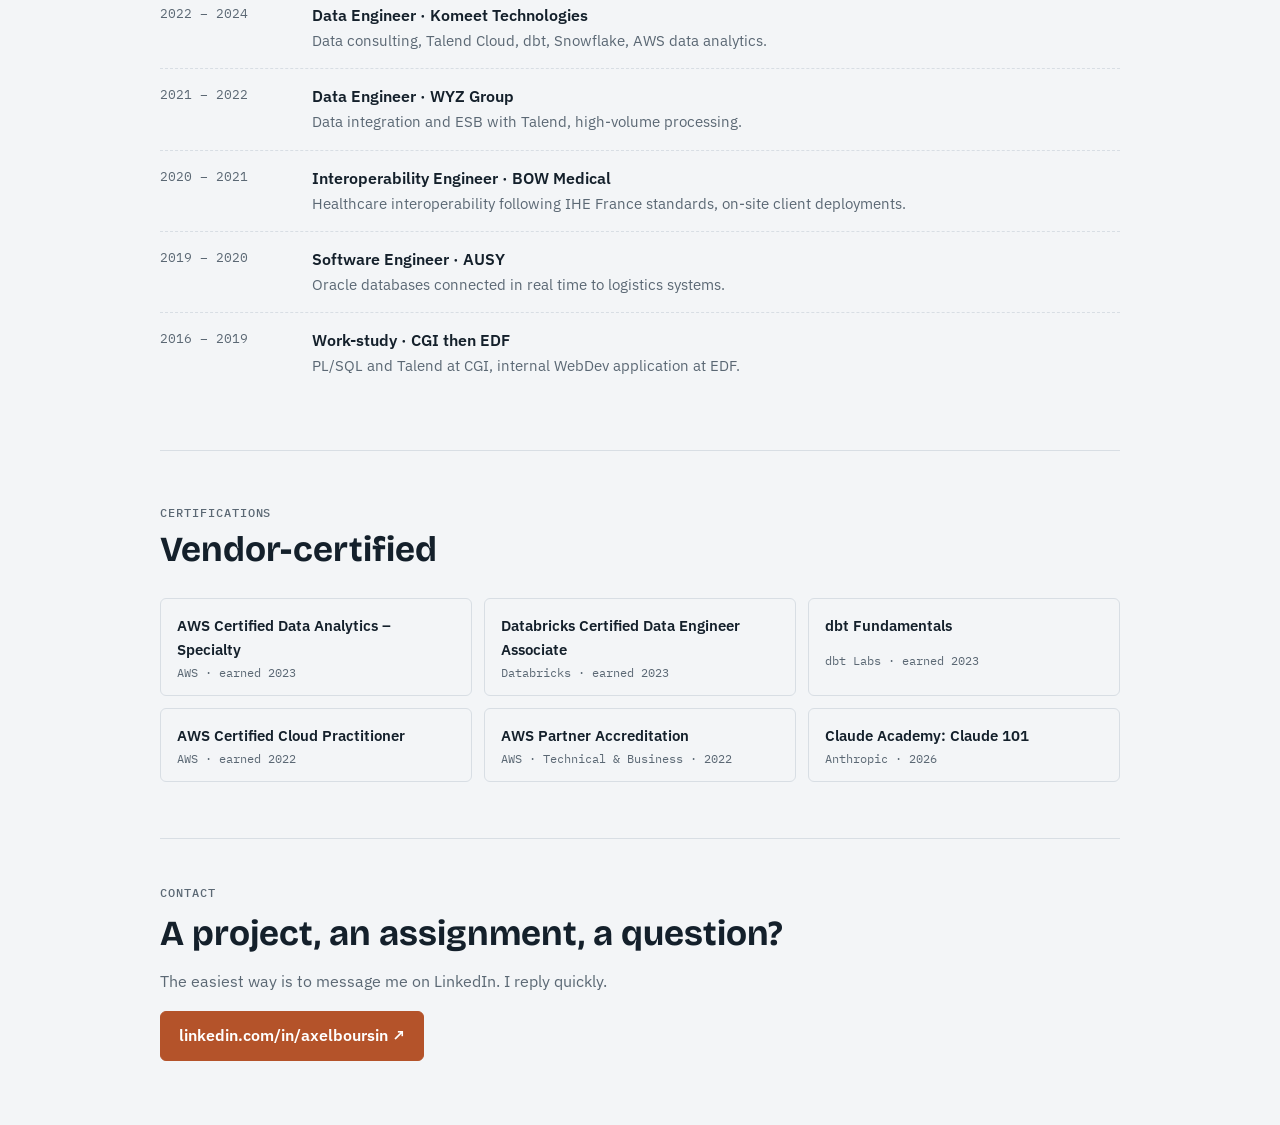
==== commit 2e6f9701: "feat(photo): add picture" ====
--- a/en/index.html
+++ b/en/index.html
@@ -33,19 +33,22 @@
   <button type="button" class="pdf-btn" data-file="Axel-Boursin-Cloud-Data-Engineer-EN"><svg viewBox="0 0 16 16" width="14" height="14" aria-hidden="true"><path d="M8 2v8m0 0 3.5-3.5M8 10 4.5 6.5M3 13h10" fill="none" stroke="currentColor" stroke-width="1.6" stroke-linecap="round" stroke-linejoin="round"/></svg>Export as PDF</button>
 </nav>
 <header>
-  <p class="print-only print-contact">axelboursin.github.io · linkedin.com/in/axelboursin</p>
-  <span class="status"><i></i>Open to new opportunities</span>
-  <h1>Axel Boursin<br><span>Cloud &amp; Data Engineer</span></h1>
-  <p class="lede">I build production-grade <strong>AWS</strong> platforms with <strong>Infrastructure as Code</strong>, reliable data pipelines and the monitoring that goes with them. Ten years in the field, from PL/SQL to energy IoT.</p>
-  <div class="cta">
-    <a class="btn primary" href="#projects">See projects</a>
-    <a class="btn" href="https://www.linkedin.com/in/axelboursin/" target="_blank" rel="noopener">Contact me on LinkedIn ↗</a>
+  <img class="portrait" src="/assets/portrait.jpg" width="480" height="480" alt="Portrait of Axel Boursin">
+  <div class="hero">
+    <p class="print-only print-contact">axelboursin.github.io · linkedin.com/in/axelboursin</p>
+    <span class="status"><i></i>Open to new opportunities</span>
+    <h1>Axel Boursin<br><span>Cloud &amp; Data Engineer</span></h1>
+    <p class="lede">I build production-grade <strong>AWS</strong> platforms with <strong>Infrastructure as Code</strong>, reliable data pipelines and the monitoring that goes with them. Ten years in the field, from PL/SQL to energy IoT.</p>
+    <div class="cta">
+      <a class="btn primary" href="#projects">See projects</a>
+      <a class="btn" href="https://www.linkedin.com/in/axelboursin/" target="_blank" rel="noopener">Contact me on LinkedIn ↗</a>
+    </div>
+    <ul class="facts">
+      <li>Compiègne, France</li>
+      <li>Hybrid · Remote</li>
+      <li>AWS · Terraform · Databricks · Datadog</li>
+    </ul>
   </div>
-  <ul class="facts">
-    <li>Compiègne, France</li>
-    <li>Hybrid · Remote</li>
-    <li>AWS · Terraform · Databricks · Datadog</li>
-  </ul>
 </header>
 
 <section id="offer">
--- a/assets/site.css
+++ b/assets/site.css
@@ -26,7 +26,11 @@
 section > h2{font-size:clamp(1.6rem,3.5vw,2.2rem);margin-bottom:1.75rem;font-weight:700}
 
 /* Hero */
-header{padding-block:4rem 3rem;display:grid;gap:1.5rem}
+header{padding-block:4rem 3rem;display:grid;grid-template-columns:auto 1fr;gap:1.5rem 2.5rem;align-items:center}
+.hero{display:grid;gap:1.5rem;min-width:0}
+.portrait{width:clamp(8rem,18vw,11rem);height:auto;aspect-ratio:1;align-self:center;border-radius:50%;object-fit:cover;display:block;
+  border:3px solid var(--surface);box-shadow:0 0 0 2px var(--copper),0 12px 30px rgba(20,32,43,.15)}
+@media (max-width:640px){header{grid-template-columns:1fr;padding-top:2.5rem}.portrait{width:7.5rem}}
 .status{display:inline-flex;align-items:center;gap:.5rem;font:500 .8rem/1 var(--f-mono);color:var(--muted)}
 .status i{width:.55rem;height:.55rem;border-radius:50%;background:#2E9E63;box-shadow:0 0 0 3px color-mix(in srgb,#2E9E63 25%,transparent)}
 header h1{font-size:clamp(2.6rem,7vw,4.6rem);font-weight:700;letter-spacing:-.02em}
@@ -113,7 +117,10 @@
   .proj[hidden]{display:grid!important}
   a{color:var(--ink);text-decoration:none}
 
-  header{padding:0 0 1.25rem;gap:.7rem}
+  header{padding:0 0 1.25rem;gap:.7rem 1.75rem;break-inside:avoid}
+  .hero{gap:.7rem}
+  /* Ring drawn inside the box: an outer box-shadow gets clipped at the page margin */
+  .portrait{width:8rem;height:8rem;max-width:none;padding:3px;border:2px solid var(--copper);background:#fff;box-shadow:none}
   .print-contact{margin:0;font:500 .8rem/1 var(--f-mono);color:var(--muted)}
   header h1{font-size:2.6rem}
   .lede{font-size:1.05rem;max-width:none}
